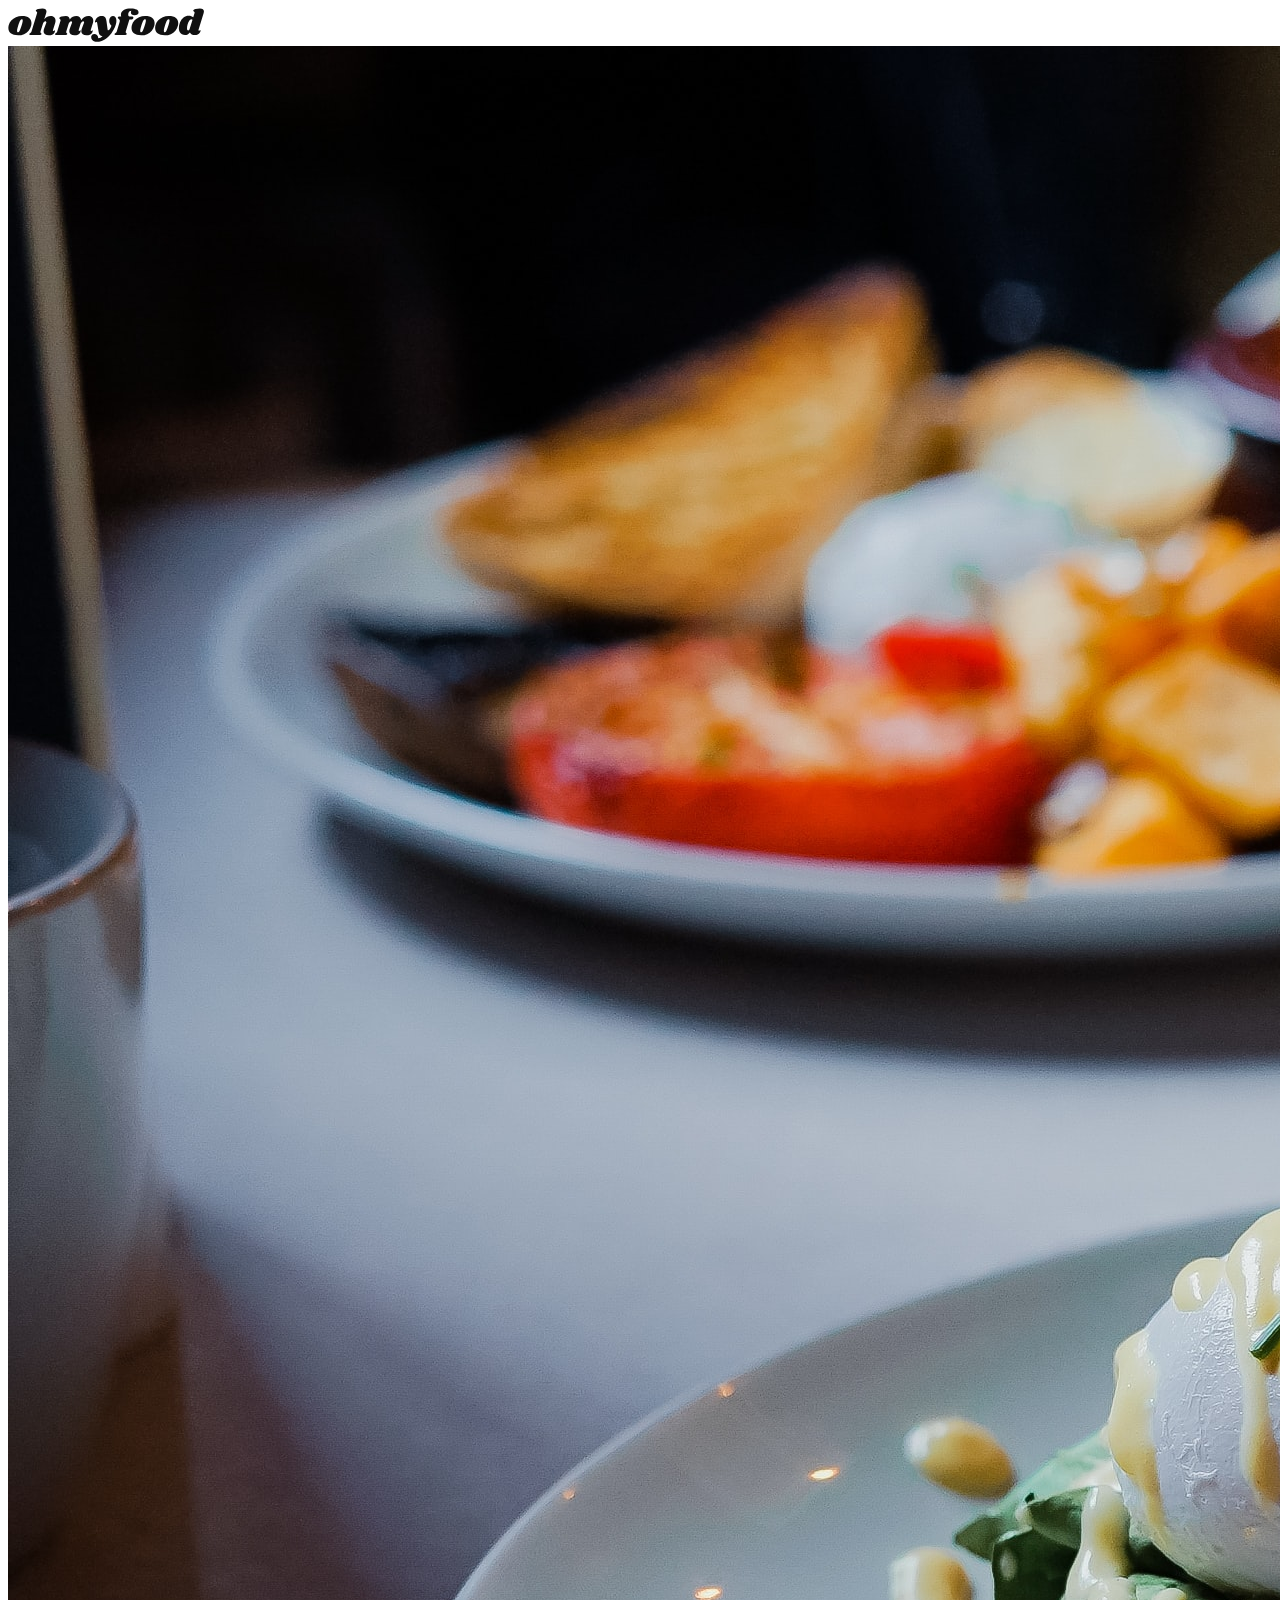
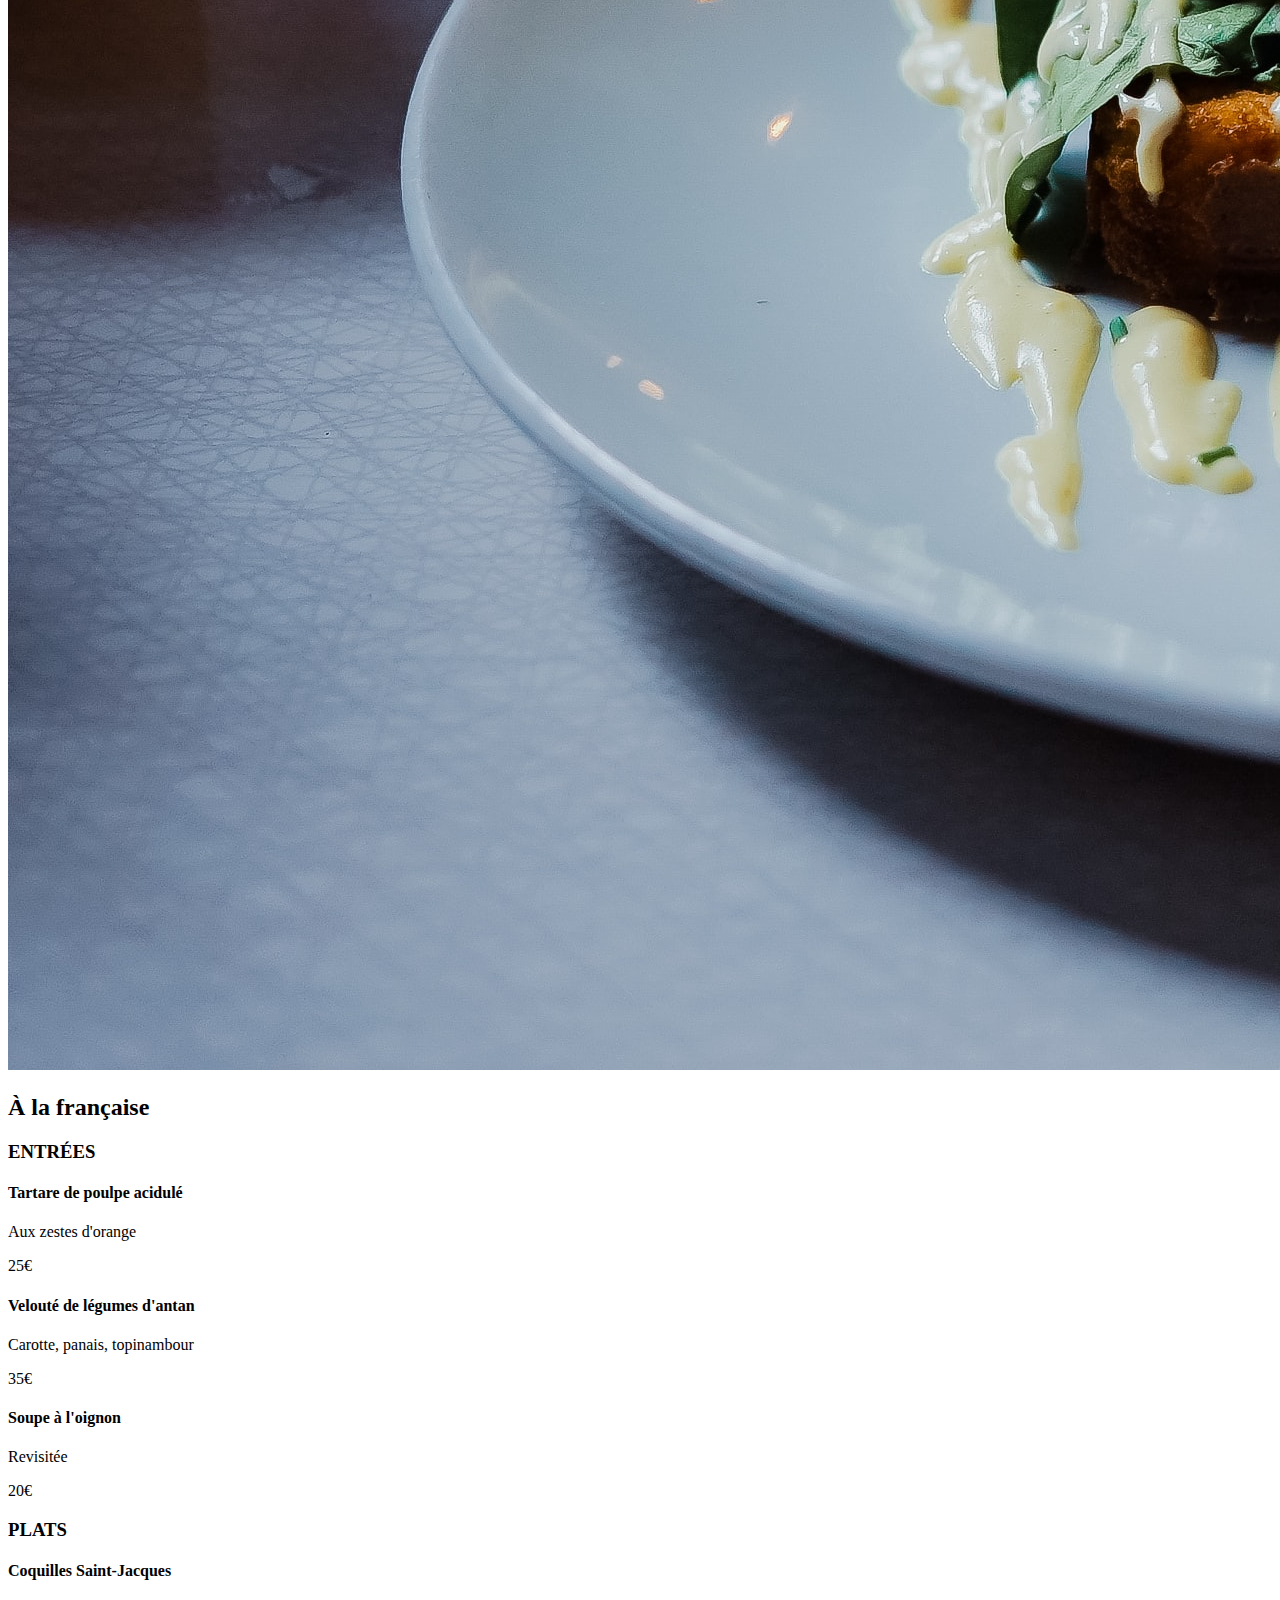
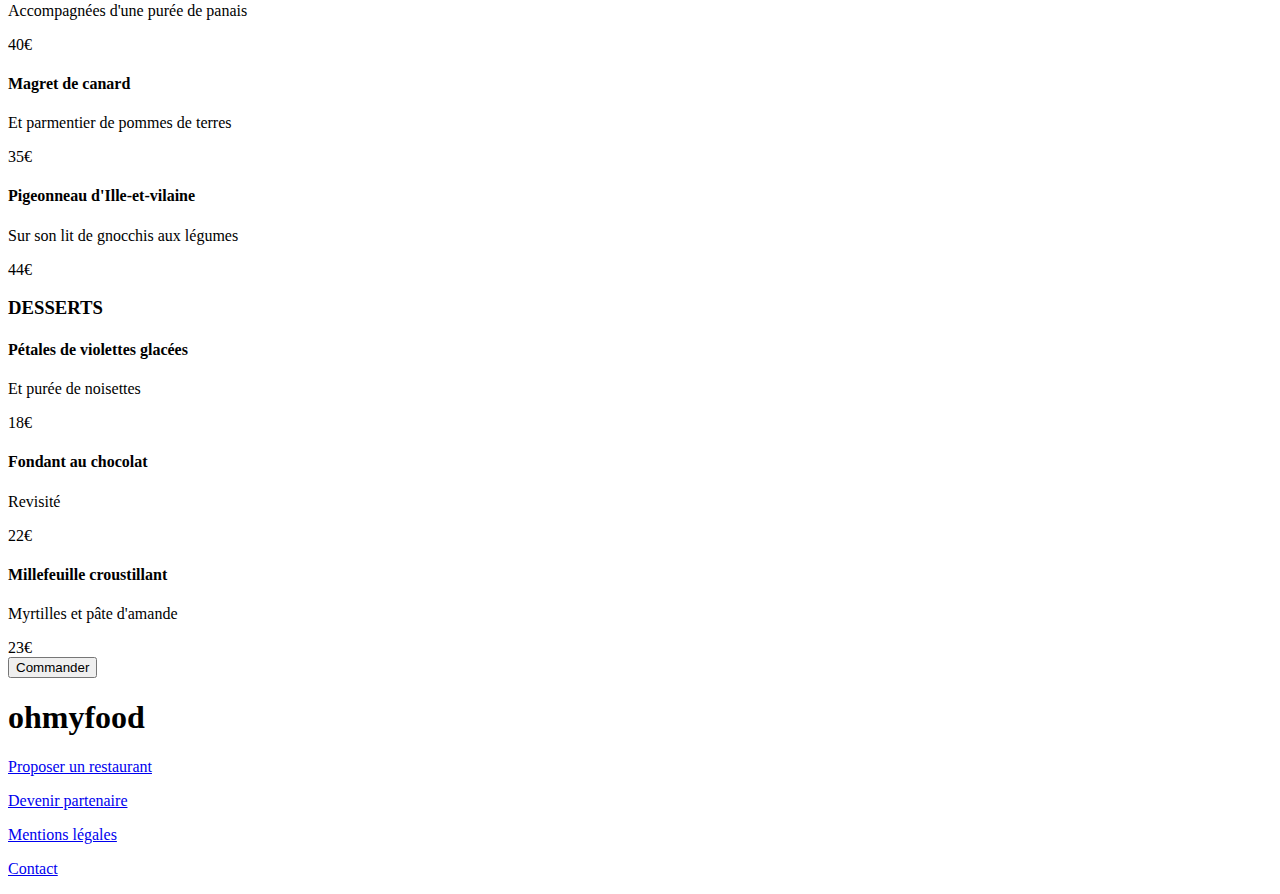
==== a_la_francaise.html @ 7537361c "correction des erreurs et création des pages manquantes" ====
<!DOCTYPE html>
<html lang="fr">
<head>
    <meta charset="UTF-8">
    <meta http-equiv="X-UA-Compatible" content="IE=edge">
    <meta name="viewport" content="width=device-width, initial-scale=1.0">
    <title>À la française</title>
    <link rel="stylesheet" href="sass/style.css">
    <link rel="stylesheet" href="https://use.fontawesome.com/releases/v5.15.3/css/all.css" integrity="sha384-SZXxX4whJ79/gErwcOYf+zWLeJdY/qpuqC4cAa9rOGUstPomtqpuNWT9wdPEn2fk" crossorigin="anonymous">
    <link rel="preconnect" href="https://fonts.googleapis.com">
    <link rel="preconnect" href="https://fonts.gstatic.com" crossorigin>
    <link href="https://fonts.googleapis.com/css2?family=Shrikhand&display=swap" rel="stylesheet">
    <link rel="preconnect" href="https://fonts.googleapis.com">
    <link rel="preconnect" href="https://fonts.gstatic.com" crossorigin>
    <link href="https://fonts.googleapis.com/css2?family=Roboto:ital,wght@0,100;0,300;0,400;0,500;0,700;0,900;1,100;1,500&display=swap" rel="stylesheet">
</head>
<body>
    <div class="wrapper">
        <header> 
            <div class="logo">
                <a href="index.html" onclick="history.back();"><i class="before icone fas fa-arrow-left fa-2x"></i></a>
                <img src="images/logo/ohmyfood@2x.svg" alt="ohmyfood_logo">
            </div>
        </header> 
    
        <main>
            <div class="image">
                <img src="images/restaurants/a_la_francaise.jpg" alt="À la française">
            </div>

            <section class="menu">
                <div class="restaurant__appreciation">
                    <h2>À la française</h2>
                    <i class="coeur far fa-heart"></i>
                </div>

                <div class="composition">
                    <div class="composition__parcourir_2">
                        <h3 class="composition__titre"> ENTRÉES</h3>
                        <div class="composition__bloc">
                            <div class="composition__choix delai_0">
                                <div class="composition__menu">
                                    <h4>Tartare de poulpe acidulé</h4>
                                    <p>Aux zestes d'orange</p>
                                </div>
                                <div class="composition__menu--price">25€</div> 
                                <div class="composition__menu--coche">
                                    <span><i class="icone fas fa-check-circle fa-2x"></i></span>
                                </div>
                            </div>
        
                            <div class="composition__choix delai_1">
                                <div class="composition__menu">
                                    <h4>Velouté de légumes d'antan</h4>
                                    <p>Carotte, panais, topinambour</p>
                                </div>
                                <div class="composition__menu--price">35€</div> 
                                <div class="composition__menu--coche">
                                    <span><i class="icone fas fa-check-circle fa-2x"></i></span>
                                </div>     
                            </div>
        
                            <div class="composition__choix delai_2">
                                <div class="composition__menu">
                                    <h4>Soupe à l'oignon</h4>
                                    <p>Revisitée</p>
                                </div>
                                <div class="composition__menu--price">20€</div>
                                <div class="composition__menu--coche">
                                    <span><i class="icone fas fa-check-circle fa-2x"></i></span>
                                </div>
                               
                            </div>
                        </div>
                        
                    </div>

                    <div class="composition__parcourir_2">
                        <h3 class="composition__titre"> PLATS</h3>
                        <div class="composition__bloc">
                            <div class="composition__choix delai_3">
                                <div class="composition__menu">
                                    <h4>Coquilles Saint-Jacques</h4>
                                    <p>Accompagnées d'une purée de panais</p>
                                </div>
                                <div class="composition__menu--price">40€</div>
                                <div class="composition__menu--coche">
                                    <span><i class="icone fas fa-check-circle fa-2x"></i></span>
                                </div>
                            </div>
            
                            <div class="composition__choix delai_4">
                                 <div class="composition__menu">
                                    <h4>Magret de canard</h4>
                                    <p>Et parmentier de pommes de terres</p>
                                </div>
                                <div class="composition__menu--price">35€</div>
                                <div class="composition__menu--coche">
                                    <span><i class="icone fas fa-check-circle fa-2x"></i></span>
                                </div>
                            </div>
            
                            <div class="composition__choix delai_5">
                                <div class="composition__menu">
                                    <h4>Pigeonneau d'Ille-et-vilaine</h4>
                                    <p>Sur son lit de gnocchis aux légumes</p>
                                </div>
                                <div class="composition__menu--price">44€</div>
                                <div class="composition__menu--coche">
                                    <span><i class="icone fas fa-check-circle fa-2x"></i></span>
                                </div>
                            </div>
                        </div>
                        
                    </div>
                    
                    <div class="composition__parcourir_2">
                        <h3 class="composition__titre"> DESSERTS</h3>
                        <div class="composition__bloc">
                            <div class="composition__choix delai_6">
                                <div class="composition__menu">
                                    <h4>Pétales de violettes glacées</h4>
                                    <p>Et purée de noisettes</p>
                                </div>
                                <div class="composition__menu--price">18€</div>
                                <div class="composition__menu--coche">
                                    <span><i class="icone fas fa-check-circle fa-2x"></i></span>
                                </div>
                                    
                            </div>
            
                            <div class="composition__choix delai_7">
                                <div class="composition__menu">
                                    <h4>Fondant au chocolat</h4>
                                    <p>Revisité</p>
                                </div>
                                <div class="composition__menu--price">22€</div>
                                <div class="composition__menu--coche">
                                    <span><i class="icone fas fa-check-circle fa-2x"></i></span>
                                </div>
                            </div>
            
                            <div class="composition__choix delai_8">
                                <div class="composition__menu">
                                    <h4>Millefeuille croustillant</h4>
                                    <p>Myrtilles et pâte d'amande</p>
                                </div>
                                <div class="composition__menu--price">23€</div>
                                <div class="composition__menu--coche">
                                    <span><i class="icone fas fa-check-circle fa-2x"></i></span>
                                </div>
                            </div>
                        </div> 
                    </div>
                </div>
                <div class="explorer">
                    <input class="bouton" type="button" value="Commander">
                </div>
                
            </section>

                
           
    
        </main>
    
        <footer>
            <div class="footer">
                <div class="logo">
                    <h1>ohmyfood</h1>
                </div>

    
                <div class="footer__rubrique">
                    <div class="footer__bloc">
                        <a href="#">
                            <p>
                                <i class="fas fa-utensils"></i>
                                Proposer un restaurant
                            </p>
                        </a>
                    </div>
        
                    <div class="footer__bloc">
                        <a href="#">
                            <p>
                                <i class="fas fa-hands-helping"></i>
                                Devenir partenaire
                            </p>
                        </a>
                    </div>
        
                    <div class="footer__bloc">
                        <a href="#">
                            <p>Mentions légales</p>
                        </a>
                    </div>

                    <div class="footer__bloc">
                        <p>
                            <a href="mailto:restaurant@ohmyfood.fr">Contact</a>
                        </p>
                    </div>


                </div>
                
            </div>
        </footer>
    
    </div>
    


</body>
</html>
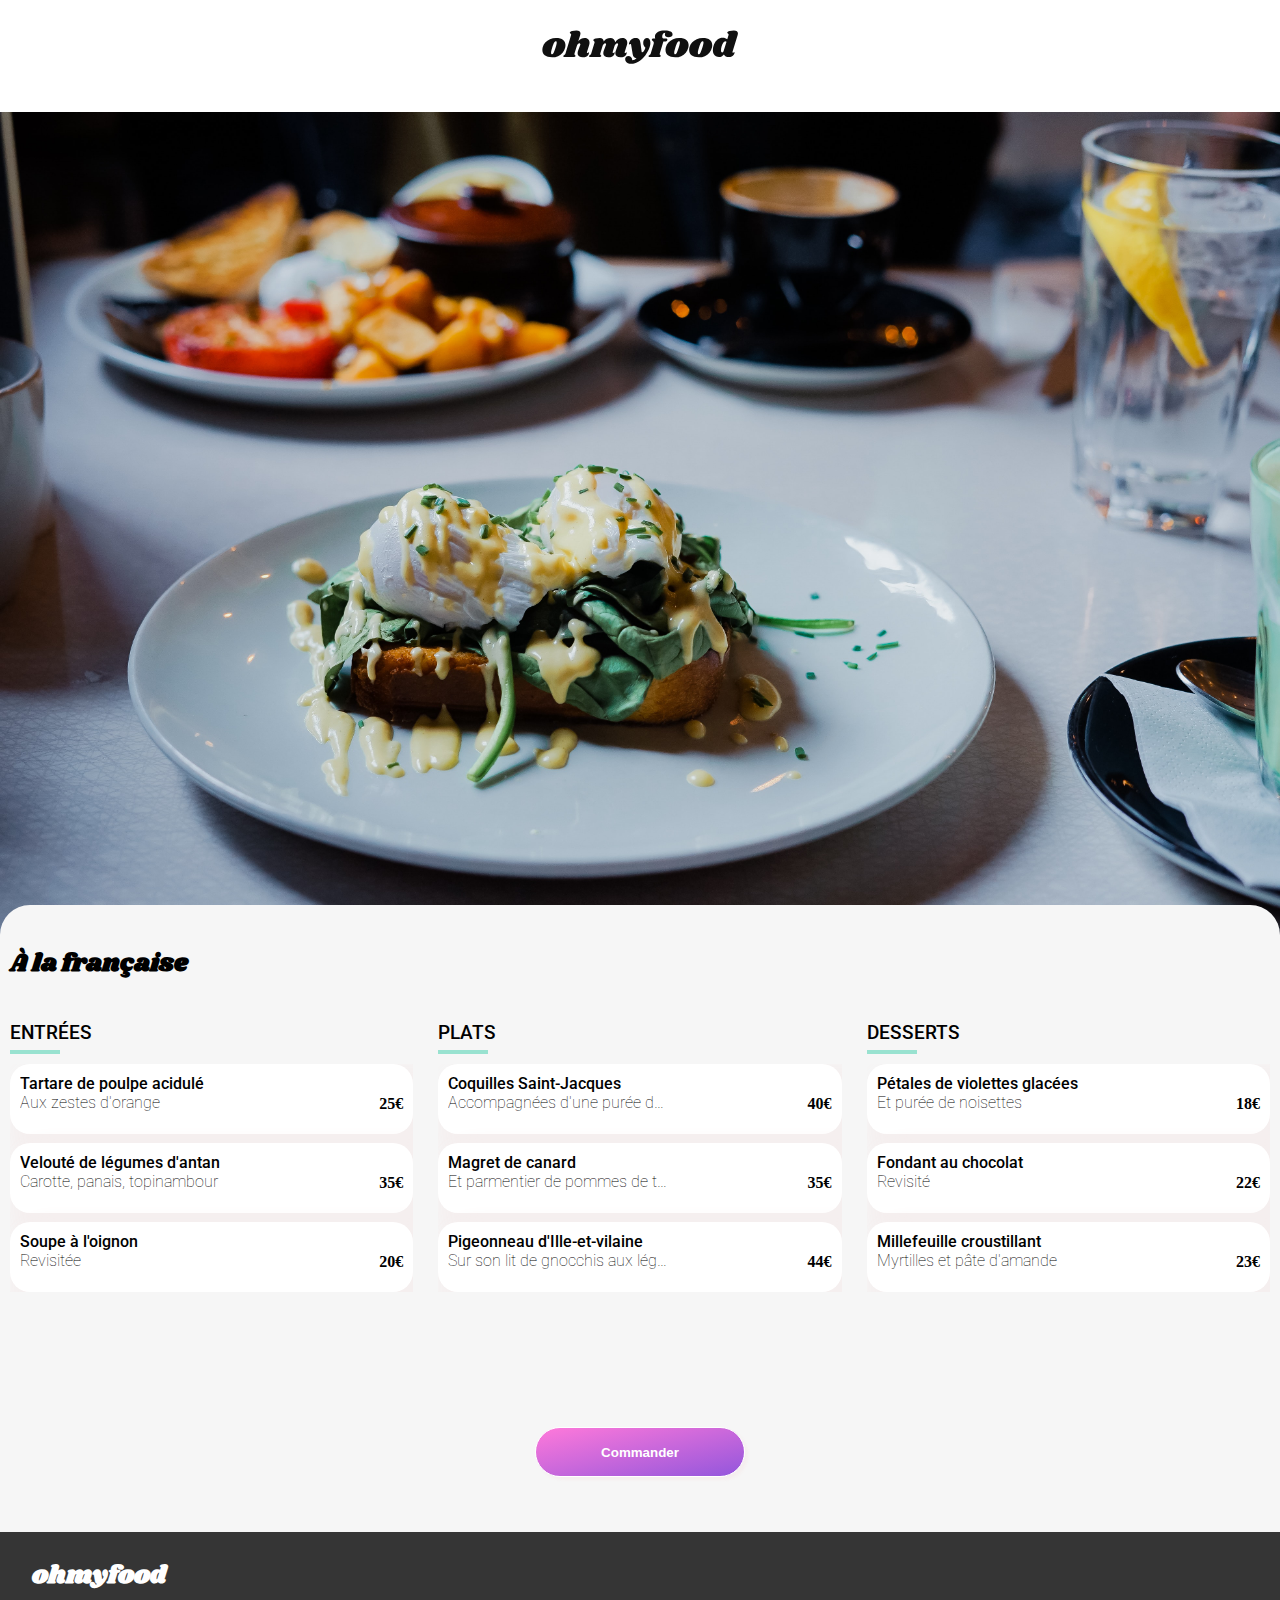
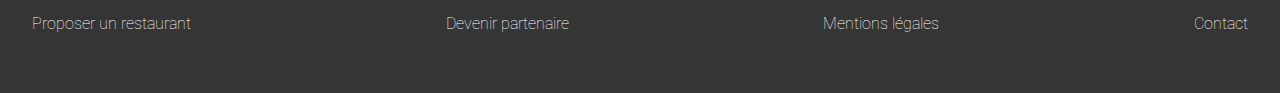
==== commit b543c042: "correction du chemin vers le css et ajout du l'URL du site dans le Readme" ====
--- a/a_la_francaise.html
+++ b/a_la_francaise.html
@@ -5,7 +5,7 @@
     <meta http-equiv="X-UA-Compatible" content="IE=edge">
     <meta name="viewport" content="width=device-width, initial-scale=1.0">
     <title>À la française</title>
-    <link rel="stylesheet" href="sass/style.css">
+    <link rel="stylesheet" href="SASS/style.css">
     <link rel="stylesheet" href="https://use.fontawesome.com/releases/v5.15.3/css/all.css" integrity="sha384-SZXxX4whJ79/gErwcOYf+zWLeJdY/qpuqC4cAa9rOGUstPomtqpuNWT9wdPEn2fk" crossorigin="anonymous">
     <link rel="preconnect" href="https://fonts.googleapis.com">
     <link rel="preconnect" href="https://fonts.gstatic.com" crossorigin>
--- a/SASS/style.css
+++ b/SASS/style.css
@@ -0,0 +1,905 @@
+@charset "UTF-8";
+/*couleurs*/
+/*breakpoints*/
+/*animation loader spinner*/
+@-webkit-keyframes loader {
+  15% {
+    transform: translateX(0);
+  }
+  45% {
+    transform: translateX(230px);
+  }
+  65% {
+    transform: translateX(230px);
+  }
+  95% {
+    transform: translateX(0);
+  }
+}
+@keyframes loader {
+  15% {
+    transform: translateX(0);
+  }
+  45% {
+    transform: translateX(230px);
+  }
+  65% {
+    transform: translateX(230px);
+  }
+  95% {
+    transform: translateX(0);
+  }
+}
+@-webkit-keyframes loading-text {
+  0% {
+    content: "ohmyfood";
+  }
+  25% {
+    content: "ohmyfood.";
+  }
+  50% {
+    content: "ohmyfood..";
+  }
+  75% {
+    content: "ohmyfood...";
+  }
+}
+@keyframes loading-text {
+  0% {
+    content: "ohmyfood";
+  }
+  25% {
+    content: "ohmyfood.";
+  }
+  50% {
+    content: "ohmyfood..";
+  }
+  75% {
+    content: "ohmyfood...";
+  }
+}
+@-webkit-keyframes container {
+  0% {
+    opacity: 1;
+  }
+  50% {
+    opacity: 0.5;
+  }
+  100% {
+    opacity: 0;
+    z-index: -10;
+  }
+}
+@keyframes container {
+  0% {
+    opacity: 1;
+  }
+  50% {
+    opacity: 0.5;
+  }
+  100% {
+    opacity: 0;
+    z-index: -10;
+  }
+}
+/*animation "nouveau" clignotant*/
+.clignote {
+  -webkit-animation: clignote 0.5s linear infinite;
+          animation: clignote 0.5s linear infinite;
+}
+
+@-webkit-keyframes clignote {
+  0% {
+    opacity: 1;
+  }
+  50% {
+    opacity: 0.5;
+  }
+  100% {
+    opacity: 0;
+  }
+}
+
+@keyframes clignote {
+  0% {
+    opacity: 1;
+  }
+  50% {
+    opacity: 0.5;
+  }
+  100% {
+    opacity: 0;
+  }
+}
+/*animation apparition des plats*/
+@-webkit-keyframes apparence {
+  0% {
+    transform: scale(0);
+  }
+  100% {
+    transform: scale(1);
+  }
+}
+@keyframes apparence {
+  0% {
+    transform: scale(0);
+  }
+  100% {
+    transform: scale(1);
+  }
+}
+/*Animation du checkbox */
+@-webkit-keyframes coche {
+  0% {
+    transform: translate(50px, 0);
+  }
+  20% {
+    transform: translate(30px, 0);
+  }
+  40% {
+    transform: translate(20px, 0);
+  }
+  60% {
+    transform: translate(15px, 0);
+  }
+  80% {
+    transform: translate(7px, 0);
+  }
+  100% {
+    transform: translate(1px, 0);
+  }
+}
+@keyframes coche {
+  0% {
+    transform: translate(50px, 0);
+  }
+  20% {
+    transform: translate(30px, 0);
+  }
+  40% {
+    transform: translate(20px, 0);
+  }
+  60% {
+    transform: translate(15px, 0);
+  }
+  80% {
+    transform: translate(7px, 0);
+  }
+  100% {
+    transform: translate(1px, 0);
+  }
+}
+@-webkit-keyframes coche-contain {
+  0% {
+    transform: translate(50px, 0);
+  }
+  40% {
+    transform: translate(25px, 0);
+  }
+  70% {
+    transform: translate(12px, 0);
+  }
+  100% {
+    transform: translate(1px, 0);
+  }
+}
+@keyframes coche-contain {
+  0% {
+    transform: translate(50px, 0);
+  }
+  40% {
+    transform: translate(25px, 0);
+  }
+  70% {
+    transform: translate(12px, 0);
+  }
+  100% {
+    transform: translate(1px, 0);
+  }
+}
+* {
+  margin: 0;
+  padding: 0;
+}
+
+body {
+  width: 100%;
+  /*@include dispotion_principale;*/
+  align-items: center;
+  display: flex;
+  justify-content: center;
+}
+
+a {
+  text-decoration: none;
+}
+
+img {
+  max-width: 100%;
+  height: auto;
+  -o-object-fit: cover;
+     object-fit: cover;
+}
+
+.wrapper {
+  margin: 0 auto;
+}
+
+h1 {
+  font-family: Shrikhand, sans-serif;
+  font-size: 25px;
+}
+
+h2, h3, h4, p {
+  font-family: roboto, sans-serif;
+  color: black;
+}
+
+h2 {
+  font-weight: bold;
+  padding-left: 12px;
+}
+
+h3, h4 {
+  font-weight: 500;
+}
+
+p {
+  font-weight: 100;
+}
+
+.icone {
+  color: black;
+}
+
+.bouton {
+  width: 210px;
+  height: 50px;
+  border-radius: 50px 50px 50px 50px;
+  border: 1px solid;
+  color: #fff;
+  background: linear-gradient(to top left, #9356DC, #FF79DA);
+  box-shadow: 3px 3px 3px #f5efef;
+  cursor: pointer;
+  font-weight: bold;
+}
+.bouton:hover {
+  background-color: #ae80e5;
+  background-blend-mode: lighten;
+  box-shadow: #e1d0d0 4px 4px 6px;
+}
+
+header {
+  height: 62px;
+  padding: 30px 0 20px 0;
+  align-items: center;
+}
+
+header .logo {
+  text-align: center;
+  line-height: 50px;
+  vertical-align: middle;
+}
+
+.logo {
+  font-family: Shrikhand, sans-serif;
+  position: relative;
+}
+
+.footer {
+  padding: 25px 20px 40px 20px;
+}
+.footer .logo {
+  padding-left: 0;
+}
+@media all and (min-width: 768px) {
+  .footer .logo {
+    padding-left: 12px;
+  }
+}
+
+/*structure conditionnelle texte en blanc dans le footer*/
+.footer, footer p, footer a {
+  color: #fff;
+  background-color: #353535;
+}
+
+.footer__rubrique {
+  display: flex;
+  justify-content: space-between;
+  flex-direction: column;
+}
+@media all and (min-width: 768px) {
+  .footer__rubrique {
+    flex-direction: row;
+  }
+}
+
+.footer__bloc {
+  padding: 10px 0;
+}
+@media all and (min-width: 768px) {
+  .footer__bloc {
+    max-width: 35%;
+    padding: 20px 12px;
+  }
+}
+
+/*loader spinner*/
+.container {
+  position: fixed;
+  height: 100%;
+  width: 100%;
+  left: 0;
+  top: 0;
+  background-color: #fff;
+  -webkit-animation: container 2.5s;
+          animation: container 2.5s;
+  -webkit-animation-fill-mode: both;
+          animation-fill-mode: both;
+  -webkit-animation-delay: 3s;
+          animation-delay: 3s;
+  z-index: 10000;
+  display: flex;
+  align-items: center;
+  justify-content: center;
+}
+
+.loader {
+  height: 20px;
+  position: absolute;
+  width: 250px;
+  line-height: 100%;
+  vertical-align: middle;
+  text-align: center;
+  top: 0;
+  bottom: 0;
+  left: 0;
+  right: 0;
+  margin: auto;
+}
+
+.loader--dot {
+  -webkit-animation-name: loader;
+          animation-name: loader;
+  -webkit-animation-timing-function: ease-in-out;
+          animation-timing-function: ease-in-out;
+  -webkit-animation-duration: 3s;
+          animation-duration: 3s;
+  -webkit-animation-iteration-count: infinite;
+          animation-iteration-count: infinite;
+  height: 20px;
+  width: 20px;
+  border-radius: 50%;
+  background-color: black;
+  position: absolute;
+  border: 2px solid white;
+}
+
+.loader--dot:first-child {
+  background-color: #9356DC;
+  -webkit-animation-delay: 0.2s;
+          animation-delay: 0.2s;
+}
+
+.loader--dot:nth-child(2) {
+  background-color: #FF79DA;
+  -webkit-animation-delay: 0.1s;
+          animation-delay: 0.1s;
+}
+
+.loader--dot:nth-child(3) {
+  background-color: #99E2D0;
+  -webkit-animation-delay: 0s;
+          animation-delay: 0s;
+}
+
+.loader--text {
+  position: absolute;
+  width: 100%;
+  top: 200%;
+  left: 0;
+  right: 0;
+  margin: auto;
+  background: linear-gradient(to left, #9356DC, #FF79DA);
+  -webkit-background-clip: text;
+  color: transparent;
+  letter-spacing: 15px;
+}
+.loader--text:after {
+  content: "ohmyfood";
+  font-weight: bold;
+  -webkit-animation-name: loading-text;
+          animation-name: loading-text;
+  -webkit-animation-duration: 3s;
+          animation-duration: 3s;
+  -webkit-animation-iteration-count: infinite;
+          animation-iteration-count: infinite;
+}
+
+.localisation {
+  display: flex;
+  align-items: center;
+  justify-content: center;
+  height: 50px;
+  background-color: #eaeaea;
+  padding: 15px 0;
+  vertical-align: middle;
+  line-height: 50px;
+  text-align: center;
+  box-shadow: 0px 3px 3px #73737338 inset;
+}
+.localisation p {
+  font-weight: bold;
+}
+
+.explorer {
+  text-align: center;
+  background-color: #f6f6f6;
+  padding: 45px 20px 55px 20px;
+}
+.explorer p {
+  padding: 20px 0 35px 0;
+  white-space: normal;
+  max-width: 100%;
+}
+
+.fonctionnement {
+  background-color: #fff;
+  height: 440px;
+  padding: 50px 20px 0 20px;
+}
+@media all and (min-width: 768px) {
+  .fonctionnement {
+    height: auto;
+  }
+}
+@media all and (min-width: 1024px) {
+  .fonctionnement {
+    height: 200px;
+  }
+}
+.fonctionnement .fonctionnement__titre {
+  padding: 0;
+}
+@media all and (min-width: 768px) {
+  .fonctionnement .fonctionnement__titre {
+    padding: 12px;
+  }
+}
+
+.fonctionnement__etape {
+  height: 275px;
+}
+@media all and (min-width: 768px) {
+  .fonctionnement__etape {
+    display: flex;
+    flex-direction: row;
+    flex-wrap: wrap;
+    justify-content: space-between;
+  }
+}
+@media all and (min-width: 1024px) {
+  .fonctionnement__etape {
+    flex-wrap: nowrap;
+  }
+}
+
+.etape {
+  display: flex;
+  align-items: center;
+  justify-content: center;
+  height: 80px;
+  background-color: #f6f6f6;
+  justify-content: flex-start;
+  border-radius: 20px 20px 20px 20px;
+  border: solid 1px #fff;
+  margin: 20px 0;
+  position: relative;
+  /*modification de la couleur au survol des éléments du fonctionnement*/
+}
+@media all and (min-width: 768px) {
+  .etape {
+    width: 45%;
+    margin: 10px;
+  }
+}
+.etape:hover {
+  background: #f2eafb;
+}
+.etape:hover .fas {
+  color: #9356DC;
+}
+
+.etape__nombre {
+  position: relative;
+  width: 25px;
+  height: 25px;
+  text-align: center;
+  background-color: #9356DC;
+  border-radius: 50%;
+  color: #fff;
+  line-height: 25px;
+  right: 10px;
+  margin: 30px 0;
+}
+
+.fa-mobile-alt, .fa-list, .fa-store {
+  position: relative;
+  right: 5px;
+  margin: 30px 10px;
+}
+
+.restaurant {
+  background-color: #f6f6f6;
+  padding: 60px 20px 65px 20px;
+}
+
+.restaurant__choix {
+  display: flex;
+  flex-direction: column;
+  justify-content: space-between;
+}
+@media all and (min-width: 1024px) {
+  .restaurant__choix {
+    display: flex;
+    flex-direction: row;
+    flex-wrap: wrap;
+    justify-content: space-between;
+  }
+}
+
+.restaurant__nom {
+  display: flex;
+  align-items: center;
+  justify-content: center;
+  flex-direction: column;
+  border-radius: 20px 20px 20px 20px;
+  border: solid 3px #f5efef;
+  margin: 18px 0;
+  box-shadow: 20px 20px 20px 20px #f5efef;
+  position: relative;
+}
+@media all and (min-width: 1024px) {
+  .restaurant__nom {
+    max-width: 47%;
+    margin: 10px;
+  }
+}
+.restaurant__nom img {
+  width: 335px;
+  -o-object-fit: cover;
+     object-fit: cover;
+  height: 175px;
+  border-radius: 20px 20px 0 0;
+}
+@media all and (min-width: 425px) {
+  .restaurant__nom img {
+    width: 380px;
+  }
+}
+@media all and (min-width: 768px) {
+  .restaurant__nom img {
+    width: 748px;
+  }
+}
+@media all and (min-width: 1024px) {
+  .restaurant__nom img {
+    height: 175px;
+  }
+}
+
+.restaurant__nouveau {
+  background-color: #99E2D0;
+  color: #2c9c81;
+  padding: 4px 10px;
+  border-radius: 2px;
+  position: absolute;
+  left: 65%;
+  top: 5%;
+}
+@media all and (min-width: 375px) {
+  .restaurant__nouveau {
+    left: 70%;
+  }
+}
+@media all and (min-width: 425px) {
+  .restaurant__nouveau {
+    left: 75%;
+  }
+}
+@media all and (min-width: 768px) {
+  .restaurant__nouveau {
+    left: 87%;
+  }
+}
+@media all and (min-width: 1024px) {
+  .restaurant__nouveau {
+    left: 80%;
+  }
+}
+@media all and (min-width: 1440px) {
+  .restaurant__nouveau {
+    left: 85%;
+  }
+}
+
+.restaurant__info {
+  background: #fff;
+  max-width: 100%;
+  padding: 20px 15px;
+  border-radius: 0 0 20px 20px;
+}
+.restaurant__info p {
+  padding-top: 15px;
+}
+
+.restaurant__appreciation {
+  display: flex;
+  justify-content: space-between;
+  align-items: center;
+}
+.restaurant__appreciation i {
+  font-size: 20px;
+}
+
+/*Remplissage du coeur*/
+.coeur {
+  cursor: pointer;
+}
+.coeur:hover {
+  -webkit-animation: fill 0.3s ease-in-out;
+          animation: fill 0.3s ease-in-out;
+  display: inline-block;
+  opacity: 1;
+  background: linear-gradient(to top left, #9356DC, #FF79DA);
+  background: -webkit-linear-gradient(to top left, #9356DC, #FF79DA);
+  -webkit-background-clip: text;
+  color: transparent;
+  font-weight: bold;
+}
+
+/*Pages de menu*/
+/*Flèche précédent située au niveu du header*/
+.before {
+  position: absolute;
+  left: 10px;
+}
+
+.image {
+  height: 80%;
+  -o-object-fit: cover;
+     object-fit: cover;
+}
+
+.menu {
+  background-color: #f6f6f6;
+  padding: 40px 10px 0 10px;
+  border-radius: 30px 30px 0 0;
+  z-index: 1;
+  position: relative;
+  margin-top: -64px;
+}
+.menu h2 {
+  font-family: Shrikhand, sans-serif;
+  font-size: 25px;
+  padding-left: 0;
+}
+
+.composition {
+  display: flex;
+  flex-direction: column;
+  justify-content: space-between;
+}
+@media all and (min-width: 1024px) {
+  .composition {
+    display: flex;
+    flex-direction: row;
+    flex-wrap: wrap;
+    justify-content: space-between;
+    height: 400px;
+  }
+}
+
+.composition__parcourir_1 {
+  display: flex;
+  flex-direction: column;
+  justify-content: space-between;
+  height: 370px;
+  padding: 20px 0;
+  border-bottom: #99E2D0;
+  border-width: 3px;
+}
+@media all and (min-width: 1024px) {
+  .composition__parcourir_1 {
+    width: 32%;
+  }
+}
+
+.composition__parcourir_2 {
+  display: flex;
+  flex-direction: column;
+  justify-content: space-between;
+  height: 290px;
+  padding: 20px 0;
+}
+@media all and (min-width: 1024px) {
+  .composition__parcourir_2 {
+    width: 32%;
+  }
+}
+
+.composition__bloc {
+  display: flex;
+  flex-direction: column;
+  justify-content: space-between;
+  height: inherit;
+  overflow: hidden;
+}
+
+.composition__titre {
+  position: relative;
+  padding-bottom: 8px;
+  padding: 20px 0;
+}
+.composition__titre:after {
+  content: "";
+  width: 50px;
+  height: 4px;
+  background-color: #99E2D0;
+  position: absolute;
+  left: 0;
+  bottom: 10px;
+}
+
+.composition__choix {
+  display: flex;
+  justify-content: space-between;
+  background: #fff;
+  border-radius: 20px;
+  cursor: pointer;
+  box-shadow: 20px 20px 20px 20px #f5efef;
+  flex: 1 0 33%;
+  overflow: hidden;
+  max-width: 100%;
+  max-height: 70px;
+  -webkit-animation: apparence 0.5s;
+          animation: apparence 0.5s;
+}
+.composition__choix:hover .composition__menu--price {
+  -webkit-animation: coche-contain ease 0.3s;
+          animation: coche-contain ease 0.3s;
+  -webkit-animation-fill-mode: forwards;
+          animation-fill-mode: forwards;
+  -webkit-animation-iteration-count: 1;
+          animation-iteration-count: 1;
+  min-width: 50px;
+}
+.composition__choix:hover .composition__menu--coche {
+  display: block;
+  flex: 0 0 15%;
+  background: #99e2d0;
+  max-width: 50px;
+  overflow: hidden;
+  -webkit-animation: coche ease 0.3s;
+          animation: coche ease 0.3s;
+  -webkit-animation-fill-mode: forwards;
+          animation-fill-mode: forwards;
+  -webkit-animation-iteration-count: 1;
+          animation-iteration-count: 1;
+  transform-origin: 50% 50%;
+}
+.composition__choix:hover .fa-check-circle {
+  position: absolute;
+  left: 27%;
+  top: 30%;
+  background: #99e2d0;
+  -webkit-animation: valide ease 0.5s 1;
+          animation: valide ease 0.5s 1;
+}
+
+/*Boucle pour l'apparition des plats avec un léger décalage*/
+.delai_0 {
+  -webkit-animation-delay: 0s;
+          animation-delay: 0s;
+}
+
+.delai_1 {
+  -webkit-animation-delay: 0.1s;
+          animation-delay: 0.1s;
+}
+
+.delai_2 {
+  -webkit-animation-delay: 0.2s;
+          animation-delay: 0.2s;
+}
+
+.delai_3 {
+  -webkit-animation-delay: 0.3s;
+          animation-delay: 0.3s;
+}
+
+.delai_4 {
+  -webkit-animation-delay: 0.4s;
+          animation-delay: 0.4s;
+}
+
+.delai_5 {
+  -webkit-animation-delay: 0.5s;
+          animation-delay: 0.5s;
+}
+
+.delai_6 {
+  -webkit-animation-delay: 0.6s;
+          animation-delay: 0.6s;
+}
+
+.delai_7 {
+  -webkit-animation-delay: 0.7s;
+          animation-delay: 0.7s;
+}
+
+.delai_8 {
+  -webkit-animation-delay: 0.8s;
+          animation-delay: 0.8s;
+}
+
+.composition__menu--price {
+  display: flex;
+  justify-content: space-between;
+  align-items: center;
+  margin-top: 10px;
+  padding: 10px;
+  text-align: right;
+  font-weight: bold;
+}
+
+.composition__menu--coche {
+  display: none;
+  width: 30%;
+  border-bottom-right-radius: 15px;
+  border-top-right-radius: 15px;
+}
+
+.fa-check-circle {
+  font-size: 24px;
+  color: #fff;
+}
+
+.composition__menu {
+  width: 80%;
+  padding: 10px;
+}
+
+/*Rognage du texte avec les points de suspension*/
+.composition__menu, h4, p {
+  overflow: hidden;
+  text-overflow: ellipsis;
+  white-space: nowrap;
+  max-width: 218px;
+}
+@media all and (min-width: 375px) {
+  .composition__menu, h4, p {
+    max-width: 260px;
+  }
+}
+@media all and (min-width: 425px) {
+  .composition__menu, h4, p {
+    max-width: 300px;
+  }
+}
+@media all and (min-width: 768px) {
+  .composition__menu, h4, p {
+    width: 100%;
+  }
+}
+@media all and (min-width: 1024px) {
+  .composition__menu, h4, p {
+    max-width: 220px;
+  }
+}
+@media all and (min-width: 1440px) {
+  .composition__menu, h4, p {
+    max-width: 400px;
+  }
+}/*# sourceMappingURL=style.css.map */